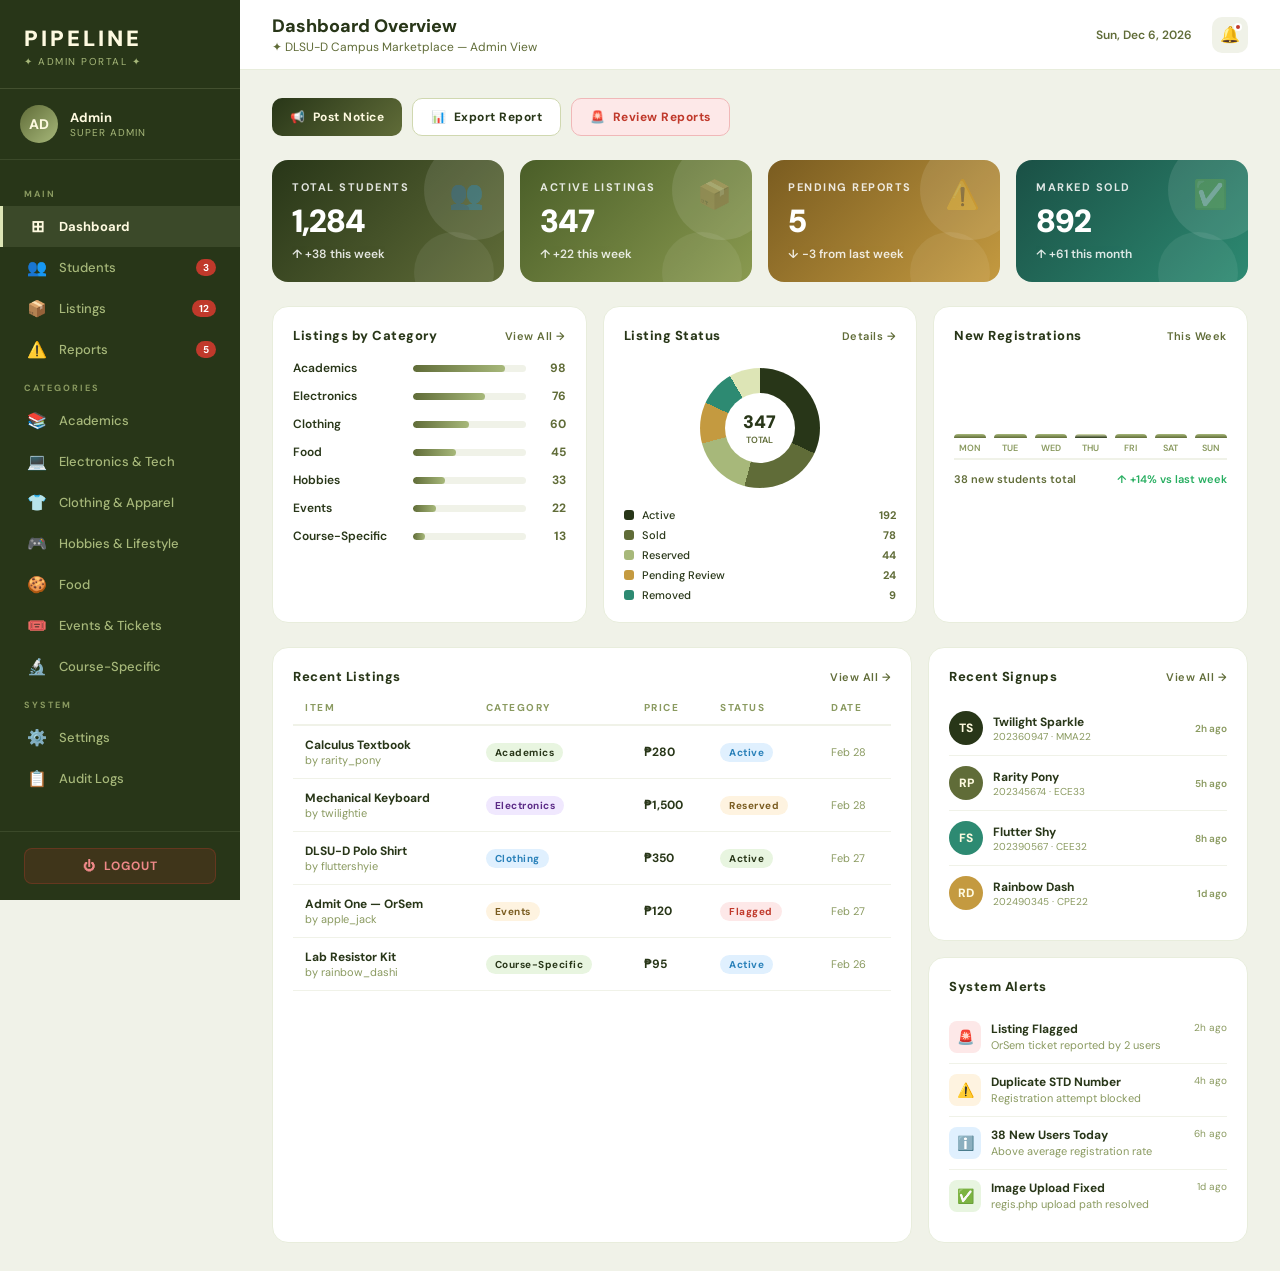
==== admin_dashboard.html @ 50c2c208 "Added admin insert scripts and updated schema" ====
<!DOCTYPE html>
<html lang="en">
<head>
    <meta charset="UTF-8">
    <meta name="viewport" content="width=device-width, initial-scale=1.0">
    <title>Pipeline — Admin Dashboard</title>
    <link href="https://fonts.googleapis.com/css2?family=DM+Sans:ital,opsz,wght@0,9..40,100..1000;1,9..40,100..1000&display=swap" rel="stylesheet">
    <link rel="stylesheet" href="assets/css/admin_dashboard.css">
</head>
<body>

<!-- ── SIDEBAR ── -->
<aside class="sidebar">
    <div class="sidebar-logo">
        <div class="brand">PIPELINE</div>
        <div class="sub">✦ ADMIN PORTAL ✦</div>
    </div>

    <div class="sidebar-admin">
        <div class="admin-avatar">AD</div>
        <div class="admin-info">
            <div class="name">Admin</div>
            <div class="role">SUPER ADMIN</div>
        </div>
    </div>

    <nav class="sidebar-nav">
        <div class="nav-section-label">Main</div>
        <a class="nav-item active" href="#">
            <span class="icon">⊞</span> Dashboard
        </a>
        <a class="nav-item" href="#">
            <span class="icon">👥</span> Students
            <span class="nav-badge">3</span>
        </a>
        <a class="nav-item" href="#">
            <span class="icon">📦</span> Listings
            <span class="nav-badge">12</span>
        </a>
        <a class="nav-item" href="#">
            <span class="icon">⚠️</span> Reports
            <span class="nav-badge">5</span>
        </a>

        <div class="nav-section-label">Categories</div>
        <a class="nav-item" href="#"><span class="icon">📚</span> Academics</a>
        <a class="nav-item" href="#"><span class="icon">💻</span> Electronics & Tech</a>
        <a class="nav-item" href="#"><span class="icon">👕</span> Clothing & Apparel</a>
        <a class="nav-item" href="#"><span class="icon">🎮</span> Hobbies & Lifestyle</a>
        <a class="nav-item" href="#"><span class="icon">🍪</span> Food</a>
        <a class="nav-item" href="#"><span class="icon">🎟️</span> Events & Tickets</a>
        <a class="nav-item" href="#"><span class="icon">🔬</span> Course-Specific</a>

        <div class="nav-section-label">System</div>
        <a class="nav-item" href="#"><span class="icon">⚙️</span> Settings</a>
        <a class="nav-item" href="#"><span class="icon">📋</span> Audit Logs</a>
    </nav>

    <div class="sidebar-footer">
        <button class="btn-logout" onclick="window.location.href='login_admin.html'">⏻ &nbsp;LOGOUT</button>
    </div>
</aside>

<!-- ── MAIN ── -->
<main class="main">

    <!-- Topbar -->
    <div class="topbar">
        <div class="topbar-left">
            <h2>Dashboard Overview</h2>
            <p>✦ DLSU-D Campus Marketplace — Admin View</p>
        </div>
        <div class="topbar-right">
            <span class="topbar-date" id="dateDisplay"></span>
            <button class="notif-btn">🔔<span class="notif-dot"></span></button>
        </div>
    </div>

    <!-- Content -->
    <div class="content">

        <!-- Quick Actions -->
        <div class="actions-row">
            <button class="action-btn primary">📢 &nbsp;Post Notice</button>
            <button class="action-btn secondary">📊 &nbsp;Export Report</button>
            <button class="action-btn danger-btn">🚨 &nbsp;Review Reports</button>
        </div>

        <!-- Stat Cards -->
        <div class="stats-grid">
            <div class="stat-card green">
                <div class="stat-icon">👥</div>
                <div class="stat-label">Total Students</div>
                <div class="stat-value">1,284</div>
                <div class="stat-change">↑ +38 this week</div>
            </div>
            <div class="stat-card olive">
                <div class="stat-icon">📦</div>
                <div class="stat-label">Active Listings</div>
                <div class="stat-value">347</div>
                <div class="stat-change">↑ +22 this week</div>
            </div>
            <div class="stat-card amber">
                <div class="stat-icon">⚠️</div>
                <div class="stat-label">Pending Reports</div>
                <div class="stat-value">5</div>
                <div class="stat-change">↓ −3 from last week</div>
            </div>
            <div class="stat-card teal">
                <div class="stat-icon">✅</div>
                <div class="stat-label">Marked Sold</div>
                <div class="stat-value">892</div>
                <div class="stat-change">↑ +61 this month</div>
            </div>
        </div>

        <!-- Mid Grid -->
        <div class="mid-grid">

            <!-- Category breakdown -->
            <div class="card">
                <div class="card-title">Listings by Category <span>View All →</span></div>
                <div class="cat-row">
                    <div class="cat-name">Academics</div>
                    <div class="cat-bar-bg"><div class="cat-bar" style="width:82%"></div></div>
                    <div class="cat-count">98</div>
                </div>
                <div class="cat-row">
                    <div class="cat-name">Electronics</div>
                    <div class="cat-bar-bg"><div class="cat-bar" style="width:64%"></div></div>
                    <div class="cat-count">76</div>
                </div>
                <div class="cat-row">
                    <div class="cat-name">Clothing</div>
                    <div class="cat-bar-bg"><div class="cat-bar" style="width:50%"></div></div>
                    <div class="cat-count">60</div>
                </div>
                <div class="cat-row">
                    <div class="cat-name">Food</div>
                    <div class="cat-bar-bg"><div class="cat-bar" style="width:38%"></div></div>
                    <div class="cat-count">45</div>
                </div>
                <div class="cat-row">
                    <div class="cat-name">Hobbies</div>
                    <div class="cat-bar-bg"><div class="cat-bar" style="width:28%"></div></div>
                    <div class="cat-count">33</div>
                </div>
                <div class="cat-row">
                    <div class="cat-name">Events</div>
                    <div class="cat-bar-bg"><div class="cat-bar" style="width:20%"></div></div>
                    <div class="cat-count">22</div>
                </div>
                <div class="cat-row">
                    <div class="cat-name">Course-Specific</div>
                    <div class="cat-bar-bg"><div class="cat-bar" style="width:11%"></div></div>
                    <div class="cat-count">13</div>
                </div>
            </div>

            <!-- Listing status donut -->
            <div class="card">
                <div class="card-title">Listing Status <span>Details →</span></div>
                <div class="donut-wrap">
                    <div class="donut">
                        <div class="donut-center">
                            <div class="num">347</div>
                            <div class="lbl">TOTAL</div>
                        </div>
                    </div>
                </div>
                <div class="legend">
                    <div class="legend-item">
                        <div class="legend-dot" style="background:var(--forest)"></div>
                        Active <span>192</span>
                    </div>
                    <div class="legend-item">
                        <div class="legend-dot" style="background:var(--olive)"></div>
                        Sold <span>78</span>
                    </div>
                    <div class="legend-item">
                        <div class="legend-dot" style="background:var(--sage)"></div>
                        Reserved <span>44</span>
                    </div>
                    <div class="legend-item">
                        <div class="legend-dot" style="background:#c49a40"></div>
                        Pending Review <span>24</span>
                    </div>
                    <div class="legend-item">
                        <div class="legend-dot" style="background:#2d8a72"></div>
                        Removed <span>9</span>
                    </div>
                </div>
            </div>

            <!-- Weekly registrations -->
            <div class="card">
                <div class="card-title">New Registrations <span>This Week</span></div>
                <div class="bar-chart">
                    <div class="bar-col"><div class="bar" style="height:45%"></div><div class="bar-label">MON</div></div>
                    <div class="bar-col"><div class="bar" style="height:62%"></div><div class="bar-label">TUE</div></div>
                    <div class="bar-col"><div class="bar" style="height:38%"></div><div class="bar-label">WED</div></div>
                    <div class="bar-col active"><div class="bar" style="height:88%"></div><div class="bar-label">THU</div></div>
                    <div class="bar-col"><div class="bar" style="height:55%"></div><div class="bar-label">FRI</div></div>
                    <div class="bar-col"><div class="bar" style="height:20%"></div><div class="bar-label">SAT</div></div>
                    <div class="bar-col"><div class="bar" style="height:12%"></div><div class="bar-label">SUN</div></div>
                </div>
                <div class="chart-footer">
                    <span>38 new students total</span>
                    <span style="color:var(--success)">↑ +14% vs last week</span>
                </div>
            </div>

        </div>

        <!-- Bottom Grid -->
        <div class="bottom-grid">

            <!-- Recent Listings -->
            <div class="card">
                <div class="card-title">Recent Listings <span>View All →</span></div>
                <table>
                    <thead>
                        <tr>
                            <th>Item</th>
                            <th>Category</th>
                            <th>Price</th>
                            <th>Status</th>
                            <th>Date</th>
                        </tr>
                    </thead>
                    <tbody>
                        <tr>
                            <td>
                                <div class="item-name">Calculus Textbook</div>
                                <div class="item-seller">by rarity_pony</div>
                            </td>
                            <td><span class="badge badge-green">Academics</span></td>
                            <td style="font-weight:700">₱280</td>
                            <td><span class="badge badge-blue">Active</span></td>
                            <td style="color:var(--muted); font-size:11px">Feb 28</td>
                        </tr>
                        <tr>
                            <td>
                                <div class="item-name">Mechanical Keyboard</div>
                                <div class="item-seller">by twilightie</div>
                            </td>
                            <td><span class="badge badge-purple">Electronics</span></td>
                            <td style="font-weight:700">₱1,500</td>
                            <td><span class="badge badge-amber">Reserved</span></td>
                            <td style="color:var(--muted); font-size:11px">Feb 28</td>
                        </tr>
                        <tr>
                            <td>
                                <div class="item-name">DLSU-D Polo Shirt</div>
                                <div class="item-seller">by fluttershyie</div>
                            </td>
                            <td><span class="badge badge-blue">Clothing</span></td>
                            <td style="font-weight:700">₱350</td>
                            <td><span class="badge badge-green">Active</span></td>
                            <td style="color:var(--muted); font-size:11px">Feb 27</td>
                        </tr>
                        <tr>
                            <td>
                                <div class="item-name">Admit One — OrSem</div>
                                <div class="item-seller">by apple_jack</div>
                            </td>
                            <td><span class="badge badge-amber">Events</span></td>
                            <td style="font-weight:700">₱120</td>
                            <td><span class="badge badge-red">Flagged</span></td>
                            <td style="color:var(--muted); font-size:11px">Feb 27</td>
                        </tr>
                        <tr>
                            <td>
                                <div class="item-name">Lab Resistor Kit</div>
                                <div class="item-seller">by rainbow_dashi</div>
                            </td>
                            <td><span class="badge badge-green">Course-Specific</span></td>
                            <td style="font-weight:700">₱95</td>
                            <td><span class="badge badge-blue">Active</span></td>
                            <td style="color:var(--muted); font-size:11px">Feb 26</td>
                        </tr>
                    </tbody>
                </table>
            </div>

            <!-- Right column -->
            <div style="display:flex; flex-direction:column; gap:16px;">

                <!-- Recent Signups -->
                <div class="card">
                    <div class="card-title">Recent Signups <span>View All →</span></div>
                    <div class="user-row">
                        <div class="user-av" style="background:var(--forest)">TS</div>
                        <div class="user-info">
                            <div class="uname">Twilight Sparkle</div>
                            <div class="ustd">202360947 · MMA22</div>
                        </div>
                        <div class="user-time">2h ago</div>
                    </div>
                    <div class="user-row">
                        <div class="user-av" style="background:var(--olive)">RP</div>
                        <div class="user-info">
                            <div class="uname">Rarity Pony</div>
                            <div class="ustd">202345674 · ECE33</div>
                        </div>
                        <div class="user-time">5h ago</div>
                    </div>
                    <div class="user-row">
                        <div class="user-av" style="background:#2d8a72">FS</div>
                        <div class="user-info">
                            <div class="uname">Flutter Shy</div>
                            <div class="ustd">202390567 · CEE32</div>
                        </div>
                        <div class="user-time">8h ago</div>
                    </div>
                    <div class="user-row">
                        <div class="user-av" style="background:#c49a40">RD</div>
                        <div class="user-info">
                            <div class="uname">Rainbow Dash</div>
                            <div class="ustd">202490345 · CPE22</div>
                        </div>
                        <div class="user-time">1d ago</div>
                    </div>
                </div>

                <!-- System Alerts -->
                <div class="card">
                    <div class="card-title">System Alerts</div>
                    <div class="alert-item">
                        <div class="alert-icon danger">🚨</div>
                        <div class="alert-text">
                            <div class="title">Listing Flagged</div>
                            <div class="desc">OrSem ticket reported by 2 users</div>
                        </div>
                        <div class="alert-time">2h ago</div>
                    </div>
                    <div class="alert-item">
                        <div class="alert-icon warn">⚠️</div>
                        <div class="alert-text">
                            <div class="title">Duplicate STD Number</div>
                            <div class="desc">Registration attempt blocked</div>
                        </div>
                        <div class="alert-time">4h ago</div>
                    </div>
                    <div class="alert-item">
                        <div class="alert-icon info">ℹ️</div>
                        <div class="alert-text">
                            <div class="title">38 New Users Today</div>
                            <div class="desc">Above average registration rate</div>
                        </div>
                        <div class="alert-time">6h ago</div>
                    </div>
                    <div class="alert-item">
                        <div class="alert-icon ok">✅</div>
                        <div class="alert-text">
                            <div class="title">Image Upload Fixed</div>
                            <div class="desc">regis.php upload path resolved</div>
                        </div>
                        <div class="alert-time">1d ago</div>
                    </div>
                </div>

            </div>
        </div>

    </div>
</main>

<script>
    const d = new Date();
    document.getElementById('dateDisplay').textContent =
        d.toLocaleDateString('en-PH', { weekday:'short', year:'numeric', month:'short', day:'numeric' });
</script>

</body>
</html>
---- assets/css/admin_dashboard.css ----
:root {
            --dark:    #1a2410;
            --forest:  #283618;
            --olive:   #606c38;
            --sage:    #a7b87a;
            --light:   #dde5b6;
            --cream:   #fefae0;
            --white:   #ffffff;
            --muted:   #8a9a60;
            --danger:  #c0392b;
            --warn:    #e67e22;
            --success: #27ae60;
            --info:    #2980b9;
        }

        * { box-sizing: border-box; margin: 0; padding: 0; }

        body {
            font-family: "DM Sans", sans-serif;
            background: #f0f2e8;
            color: var(--forest);
            display: flex;
            min-height: 100vh;
        }

        /* ── SIDEBAR ── */
        .sidebar {
            width: 240px;
            flex-shrink: 0;
            background: var(--forest);
            display: flex;
            flex-direction: column;
            position: fixed;
            top: 0; left: 0; bottom: 0;
            z-index: 100;
        }

        .sidebar-logo {
            padding: 24px 24px 20px;
            border-bottom: 1px solid rgba(221,229,182,0.15);
        }

        .sidebar-logo .brand {
            font-size: 22px;
            font-weight: 900;
            color: var(--cream);
            letter-spacing: 3px;
        }

        .sidebar-logo .sub {
            font-size: 10px;
            color: var(--sage);
            letter-spacing: 1.5px;
            margin-top: 2px;
        }

        .sidebar-admin {
            padding: 16px 20px;
            display: flex;
            align-items: center;
            gap: 12px;
            border-bottom: 1px solid rgba(221,229,182,0.1);
        }

        .admin-avatar {
            width: 38px;
            height: 38px;
            border-radius: 50%;
            background: linear-gradient(135deg, var(--olive), var(--sage));
            display: flex;
            align-items: center;
            justify-content: center;
            font-weight: 800;
            color: var(--cream);
            font-size: 14px;
            flex-shrink: 0;
        }

        .admin-info .name {
            font-size: 13px;
            font-weight: 700;
            color: var(--cream);
        }

        .admin-info .role {
            font-size: 10px;
            color: var(--sage);
            letter-spacing: 1px;
        }

        .sidebar-nav {
            flex: 1;
            padding: 16px 0;
            overflow-y: auto;
        }

        .nav-section-label {
            font-size: 9px;
            font-weight: 700;
            color: var(--muted);
            letter-spacing: 2px;
            text-transform: uppercase;
            padding: 12px 24px 6px;
        }

        .nav-item {
            display: flex;
            align-items: center;
            gap: 12px;
            padding: 10px 24px;
            cursor: pointer;
            color: var(--sage);
            font-size: 13px;
            font-weight: 500;
            transition: all 0.2s;
            border-left: 3px solid transparent;
            text-decoration: none;
        }

        .nav-item:hover {
            background: rgba(221,229,182,0.07);
            color: var(--cream);
        }

        .nav-item.active {
            background: rgba(221,229,182,0.1);
            color: var(--cream);
            border-left-color: var(--light);
            font-weight: 700;
        }

        .nav-item .icon { font-size: 16px; width: 20px; text-align: center; }

        .nav-badge {
            margin-left: auto;
            background: var(--danger);
            color: white;
            font-size: 10px;
            font-weight: 700;
            padding: 2px 7px;
            border-radius: 10px;
        }

        .sidebar-footer {
            padding: 16px 24px;
            border-top: 1px solid rgba(221,229,182,0.1);
        }

        .btn-logout {
            width: 100%;
            padding: 9px;
            background: rgba(192,57,43,0.15);
            color: #e88;
            border: 1px solid rgba(192,57,43,0.3);
            border-radius: 8px;
            font-family: "DM Sans", sans-serif;
            font-size: 12px;
            font-weight: 700;
            letter-spacing: 1px;
            cursor: pointer;
            transition: background 0.2s;
        }

        .btn-logout:hover { background: rgba(192,57,43,0.3); }

        /* ── MAIN ── */
        .main {
            margin-left: 240px;
            flex: 1;
            display: flex;
            flex-direction: column;
            min-height: 100vh;
        }

        /* ── TOPBAR ── */
        .topbar {
            background: var(--white);
            padding: 14px 32px;
            display: flex;
            justify-content: space-between;
            align-items: center;
            border-bottom: 1px solid #e8eddc;
            position: sticky;
            top: 0;
            z-index: 50;
        }

        .topbar-left h2 {
            font-size: 18px;
            font-weight: 800;
            color: var(--forest);
        }

        .topbar-left p {
            font-size: 12px;
            color: var(--olive);
            margin-top: 1px;
        }

        .topbar-right {
            display: flex;
            align-items: center;
            gap: 20px;
        }

        .topbar-date {
            font-size: 12px;
            color: var(--olive);
            font-weight: 600;
        }

        .notif-btn {
            position: relative;
            background: #f0f2e8;
            border: none;
            width: 36px;
            height: 36px;
            border-radius: 10px;
            font-size: 16px;
            cursor: pointer;
            display: flex;
            align-items: center;
            justify-content: center;
        }

        .notif-dot {
            position: absolute;
            top: 6px; right: 6px;
            width: 8px; height: 8px;
            background: var(--danger);
            border-radius: 50%;
            border: 2px solid white;
        }

        /* ── CONTENT ── */
        .content {
            padding: 28px 32px;
            flex: 1;
        }

        /* ── STAT CARDS ── */
        .stats-grid {
            display: grid;
            grid-template-columns: repeat(4, 1fr);
            gap: 16px;
            margin-bottom: 24px;
        }

        .stat-card {
            border-radius: 16px;
            padding: 20px;
            color: white;
            position: relative;
            overflow: hidden;
        }

        .stat-card::before {
            content: '';
            position: absolute;
            right: -20px; top: -20px;
            width: 100px; height: 100px;
            border-radius: 50%;
            background: rgba(255,255,255,0.1);
        }

        .stat-card::after {
            content: '';
            position: absolute;
            right: 10px; bottom: -30px;
            width: 80px; height: 80px;
            border-radius: 50%;
            background: rgba(255,255,255,0.07);
        }

        .stat-card.green  { background: linear-gradient(135deg, #283618, #606c38); }
        .stat-card.olive  { background: linear-gradient(135deg, #4a5e28, #8a9a50); }
        .stat-card.amber  { background: linear-gradient(135deg, #7a5c20, #c49a40); }
        .stat-card.teal   { background: linear-gradient(135deg, #1a5045, #2d8a72); }

        .stat-label {
            font-size: 11px;
            font-weight: 700;
            letter-spacing: 1.5px;
            opacity: 0.85;
            text-transform: uppercase;
        }

        .stat-value {
            font-size: 32px;
            font-weight: 900;
            margin: 6px 0 4px;
            letter-spacing: -1px;
            position: relative;
            z-index: 1;
        }

        .stat-change {
            font-size: 12px;
            opacity: 0.85;
            font-weight: 600;
        }

        .stat-icon {
            position: absolute;
            top: 16px; right: 20px;
            font-size: 28px;
            opacity: 0.3;
        }

        /* ── MID GRID ── */
        .mid-grid {
            display: grid;
            grid-template-columns: 1fr 1fr 1fr;
            gap: 16px;
            margin-bottom: 24px;
        }

        .card {
            background: var(--white);
            border-radius: 16px;
            padding: 20px;
            border: 1px solid #e8eddc;
        }

        .card-title {
            font-size: 13px;
            font-weight: 800;
            color: var(--forest);
            letter-spacing: 0.5px;
            margin-bottom: 16px;
            display: flex;
            justify-content: space-between;
            align-items: center;
        }

        .card-title span {
            font-size: 11px;
            font-weight: 600;
            color: var(--olive);
            cursor: pointer;
        }

        /* Category bars */
        .cat-row {
            display: flex;
            align-items: center;
            gap: 10px;
            margin-bottom: 12px;
        }

        .cat-name {
            font-size: 12px;
            font-weight: 600;
            color: var(--forest);
            width: 110px;
            flex-shrink: 0;
        }

        .cat-bar-bg {
            flex: 1;
            height: 7px;
            background: #f0f2e8;
            border-radius: 4px;
            overflow: hidden;
        }

        .cat-bar {
            height: 100%;
            border-radius: 4px;
            background: linear-gradient(90deg, var(--olive), var(--sage));
        }

        .cat-count {
            font-size: 12px;
            font-weight: 700;
            color: var(--olive);
            width: 30px;
            text-align: right;
        }

        /* Donut chart placeholder */
        .donut-wrap {
            display: flex;
            align-items: center;
            justify-content: center;
            padding: 8px 0;
        }

        .donut {
            width: 120px;
            height: 120px;
            border-radius: 50%;
            background: conic-gradient(
                var(--forest)    0deg 115deg,
                var(--olive)     115deg 195deg,
                var(--sage)      195deg 255deg,
                #c49a40          255deg 295deg,
                #2d8a72          295deg 330deg,
                var(--light)     330deg 360deg
            );
            position: relative;
            display: flex;
            align-items: center;
            justify-content: center;
        }

        .donut::after {
            content: '';
            width: 70px;
            height: 70px;
            background: white;
            border-radius: 50%;
            position: absolute;
        }

        .donut-center {
            position: absolute;
            z-index: 1;
            text-align: center;
        }

        .donut-center .num {
            font-size: 18px;
            font-weight: 900;
            color: var(--forest);
        }

        .donut-center .lbl {
            font-size: 9px;
            color: var(--olive);
            font-weight: 600;
        }

        .legend {
            margin-top: 12px;
            display: flex;
            flex-direction: column;
            gap: 6px;
        }

        .legend-item {
            display: flex;
            align-items: center;
            gap: 8px;
            font-size: 11px;
            color: var(--forest);
            font-weight: 500;
        }

        .legend-dot {
            width: 10px;
            height: 10px;
            border-radius: 3px;
            flex-shrink: 0;
        }

        .legend-item span { margin-left: auto; font-weight: 700; color: var(--olive); }

        /* Bar chart */
        .bar-chart {
            display: flex;
            align-items: flex-end;
            gap: 8px;
            height: 100px;
            padding-bottom: 4px;
            border-bottom: 2px solid #f0f2e8;
        }

        .bar-col {
            flex: 1;
            display: flex;
            flex-direction: column;
            align-items: center;
            gap: 4px;
        }

        .bar {
            width: 100%;
            border-radius: 4px 4px 0 0;
            background: linear-gradient(180deg, var(--sage), var(--olive));
            min-height: 4px;
        }

        .bar-col.active .bar {
            background: linear-gradient(180deg, var(--light), var(--forest));
        }

        .bar-label {
            font-size: 9px;
            color: var(--muted);
            font-weight: 600;
        }

        .chart-footer {
            display: flex;
            justify-content: space-between;
            margin-top: 12px;
            font-size: 11px;
            color: var(--olive);
            font-weight: 600;
        }

        /* ── BOTTOM GRID ── */
        .bottom-grid {
            display: grid;
            grid-template-columns: 2fr 1fr;
            gap: 16px;
        }

        /* Recent listings table */
        table {
            width: 100%;
            border-collapse: collapse;
        }

        thead th {
            font-size: 10px;
            font-weight: 700;
            color: var(--muted);
            letter-spacing: 1.5px;
            text-transform: uppercase;
            padding: 0 12px 10px;
            text-align: left;
            border-bottom: 2px solid #f0f2e8;
        }

        tbody tr {
            transition: background 0.15s;
            cursor: pointer;
        }

        tbody tr:hover { background: #f8faf0; }

        tbody td {
            padding: 11px 12px;
            font-size: 12px;
            color: var(--forest);
            border-bottom: 1px solid #f0f2e8;
            vertical-align: middle;
        }

        .badge {
            display: inline-block;
            padding: 3px 9px;
            border-radius: 20px;
            font-size: 10px;
            font-weight: 700;
            letter-spacing: 0.5px;
        }

        .badge-green  { background: #e8f5e0; color: var(--forest); }
        .badge-amber  { background: #fef3e0; color: #7a5c20; }
        .badge-red    { background: #fde8e8; color: var(--danger); }
        .badge-blue   { background: #e0f0fe; color: var(--info); }
        .badge-purple { background: #f0e8fe; color: #5b2a86; }

        .item-name {
            font-weight: 700;
            color: var(--forest);
        }

        .item-seller {
            font-size: 11px;
            color: var(--muted);
        }

        /* Recent users */
        .user-row {
            display: flex;
            align-items: center;
            gap: 10px;
            padding: 10px 0;
            border-bottom: 1px solid #f0f2e8;
        }

        .user-row:last-child { border-bottom: none; }

        .user-av {
            width: 34px;
            height: 34px;
            border-radius: 50%;
            display: flex;
            align-items: center;
            justify-content: center;
            font-size: 12px;
            font-weight: 800;
            color: var(--cream);
            flex-shrink: 0;
        }

        .user-info .uname {
            font-size: 12px;
            font-weight: 700;
            color: var(--forest);
        }

        .user-info .ustd {
            font-size: 10px;
            color: var(--muted);
        }

        .user-time {
            margin-left: auto;
            font-size: 10px;
            color: var(--muted);
            font-weight: 600;
        }

        /* Alerts */
        .alert-item {
            display: flex;
            align-items: flex-start;
            gap: 10px;
            padding: 10px 0;
            border-bottom: 1px solid #f0f2e8;
        }

        .alert-item:last-child { border-bottom: none; }

        .alert-icon {
            width: 32px;
            height: 32px;
            border-radius: 8px;
            display: flex;
            align-items: center;
            justify-content: center;
            font-size: 14px;
            flex-shrink: 0;
        }

        .alert-icon.warn  { background: #fef3e0; }
        .alert-icon.danger { background: #fde8e8; }
        .alert-icon.info  { background: #e0f0fe; }
        .alert-icon.ok    { background: #e8f5e0; }

        .alert-text .title {
            font-size: 12px;
            font-weight: 700;
            color: var(--forest);
        }

        .alert-text .desc {
            font-size: 11px;
            color: var(--muted);
            margin-top: 1px;
        }

        .alert-time {
            margin-left: auto;
            font-size: 10px;
            color: var(--muted);
            white-space: nowrap;
            flex-shrink: 0;
        }

        /* ── QUICK ACTIONS ── */
        .actions-row {
            display: flex;
            gap: 10px;
            margin-bottom: 24px;
        }

        .action-btn {
            display: flex;
            align-items: center;
            gap: 8px;
            padding: 10px 18px;
            border-radius: 10px;
            font-family: "DM Sans", sans-serif;
            font-size: 12px;
            font-weight: 700;
            cursor: pointer;
            border: none;
            transition: opacity 0.2s;
            letter-spacing: 0.5px;
        }

        .action-btn:hover { opacity: 0.85; }
        .action-btn.primary { background: linear-gradient(135deg, var(--forest), var(--olive)); color: var(--cream); }
        .action-btn.secondary { background: var(--white); color: var(--forest); border: 1.5px solid #d0d8b0; }
        .action-btn.danger-btn { background: #fde8e8; color: var(--danger); border: 1.5px solid #f0b8b8; }

        .section-header {
            display: flex;
            align-items: center;
            gap: 10px;
            margin-bottom: 20px;
        }

        .section-title {
            font-size: 15px;
            font-weight: 800;
            color: var(--forest);
        }

        .section-sub {
            font-size: 12px;
            color: var(--muted);
            font-weight: 500;
        }
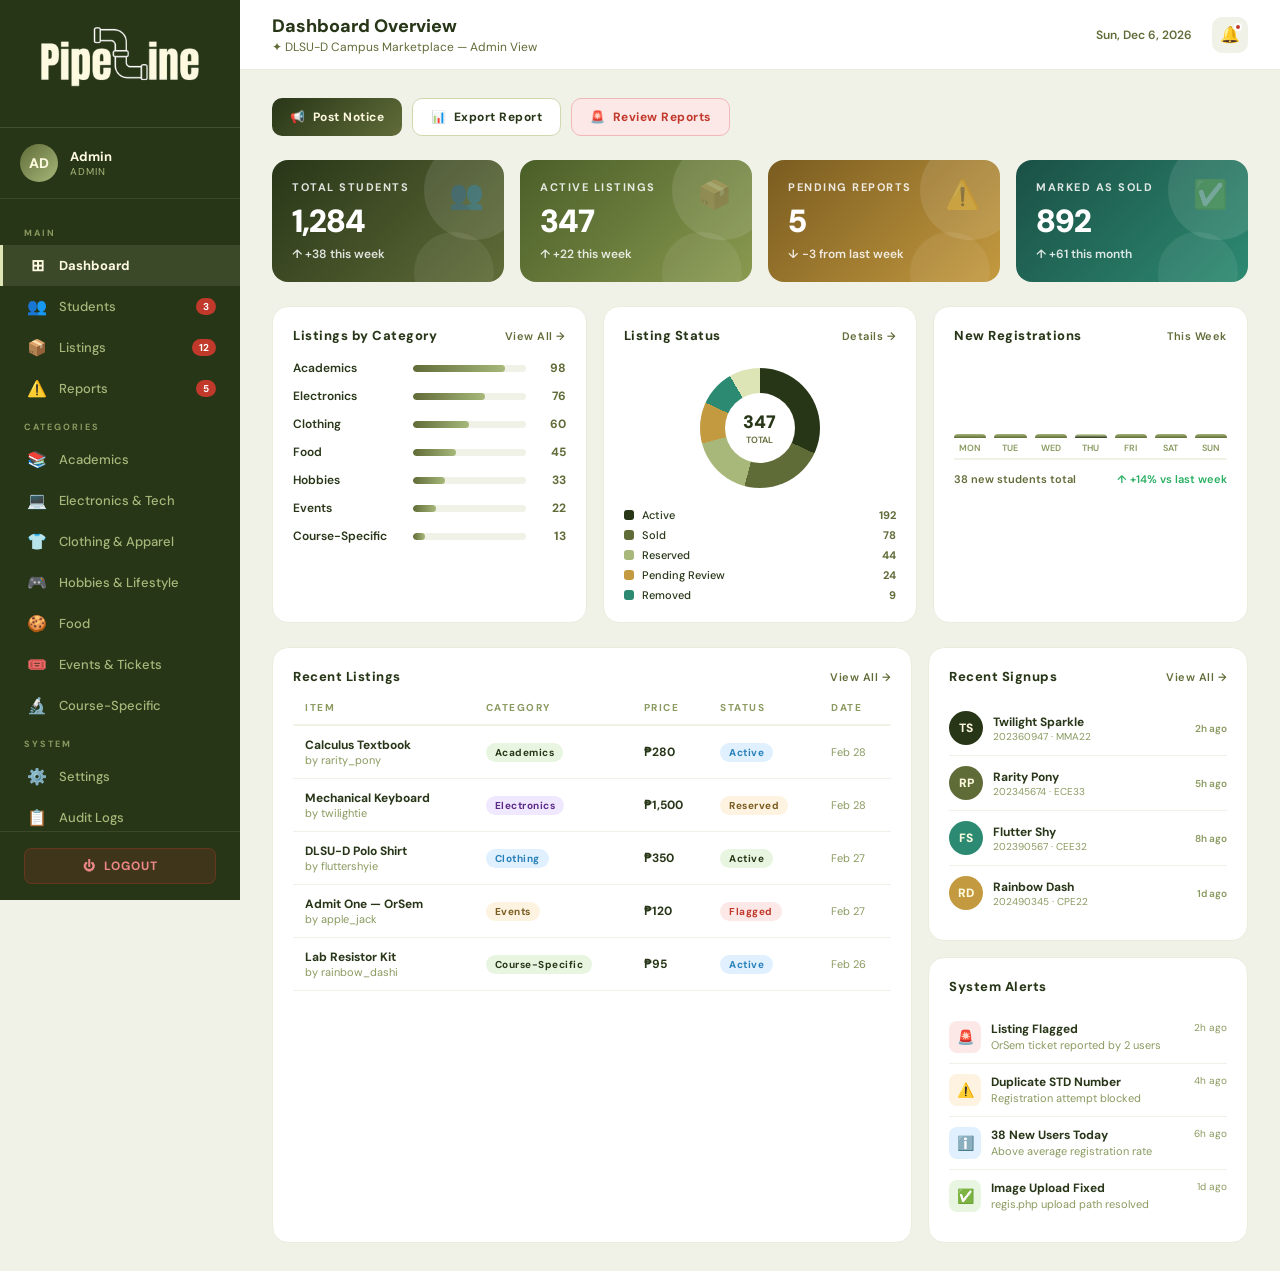
==== commit 9d251f26: "admin dashboard fix" ====
--- a/admin_dashboard.html
+++ b/admin_dashboard.html
@@ -12,15 +12,14 @@
 <!-- ── SIDEBAR ── -->
 <aside class="sidebar">
     <div class="sidebar-logo">
-        <div class="brand">PIPELINE</div>
-        <div class="sub">✦ ADMIN PORTAL ✦</div>
+        <img src="assets/img/pipeline_logo_light.png" class="sidebar-logo-img" alt="Pipeline Logo">
     </div>
 
     <div class="sidebar-admin">
-        <div class="admin-avatar">AD</div>
+        <div class="admin-avatar" id="adminAvatar">AD</div>
         <div class="admin-info">
-            <div class="name">Admin</div>
-            <div class="role">SUPER ADMIN</div>
+            <div class="name" id="adminName">Admin</div>
+            <div class="role"> ADMIN</div>
         </div>
     </div>
 
@@ -108,7 +107,7 @@
             </div>
             <div class="stat-card teal">
                 <div class="stat-icon">✅</div>
-                <div class="stat-label">Marked Sold</div>
+                <div class="stat-label">Marked as Sold</div>
                 <div class="stat-value">892</div>
                 <div class="stat-change">↑ +61 this month</div>
             </div>
@@ -367,9 +366,20 @@
 </main>
 
 <script>
+    // Date
     const d = new Date();
     document.getElementById('dateDisplay').textContent =
         d.toLocaleDateString('en-PH', { weekday:'short', year:'numeric', month:'short', day:'numeric' });
+
+    // Read admin name from URL
+    const params = new URLSearchParams(window.location.search);
+    const adminName = params.get('admin');
+    if (adminName) {
+        document.getElementById('adminName').textContent = adminName;
+        // Update avatar initials
+        const initials = adminName.split(' ').map(w => w[0]).join('').toUpperCase().slice(0, 2);
+        document.getElementById('adminAvatar').textContent = initials;
+    }
 </script>
 
 </body>
--- a/assets/css/admin_dashboard.css
+++ b/assets/css/admin_dashboard.css
@@ -36,7 +36,7 @@
         }
 
         .sidebar-logo {
-            padding: 24px 24px 20px;
+            padding: 18px 20px 14px;
             border-bottom: 1px solid rgba(221,229,182,0.15);
         }
 
@@ -697,4 +697,8 @@
             font-size: 12px;
             color: var(--muted);
             font-weight: 500;
-        }+        }
+.sidebar-logo-img {
+    max-width: 200px;
+    height: auto;
+}
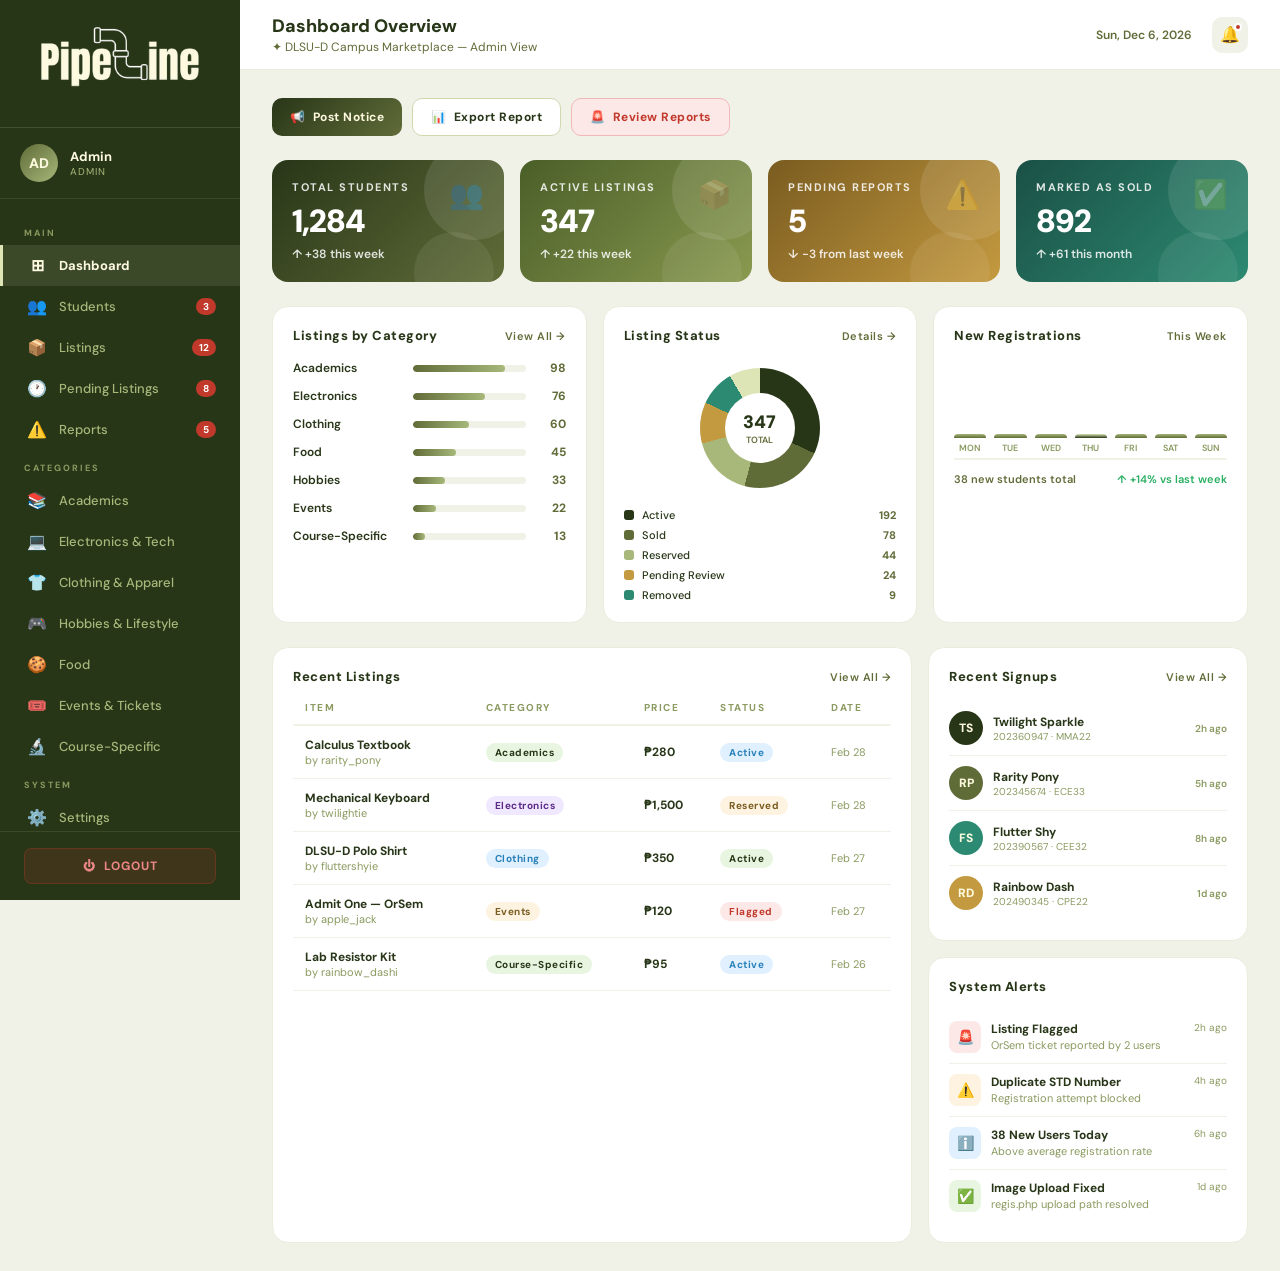
==== commit 089e1645: "fixed admin dashboard (pending listings)" ====
--- a/admin_dashboard.html
+++ b/admin_dashboard.html
@@ -35,6 +35,10 @@
         <a class="nav-item" href="#">
             <span class="icon">📦</span> Listings
             <span class="nav-badge">12</span>
+        </a>
+        <a class="nav-item" href="#">
+            <span class="icon">🕐</span> Pending Listings
+            <span class="nav-badge">8</span>
         </a>
         <a class="nav-item" href="#">
             <span class="icon">⚠️</span> Reports
@@ -376,7 +380,6 @@
     const adminName = params.get('admin');
     if (adminName) {
         document.getElementById('adminName').textContent = adminName;
-        // Update avatar initials
         const initials = adminName.split(' ').map(w => w[0]).join('').toUpperCase().slice(0, 2);
         document.getElementById('adminAvatar').textContent = initials;
     }
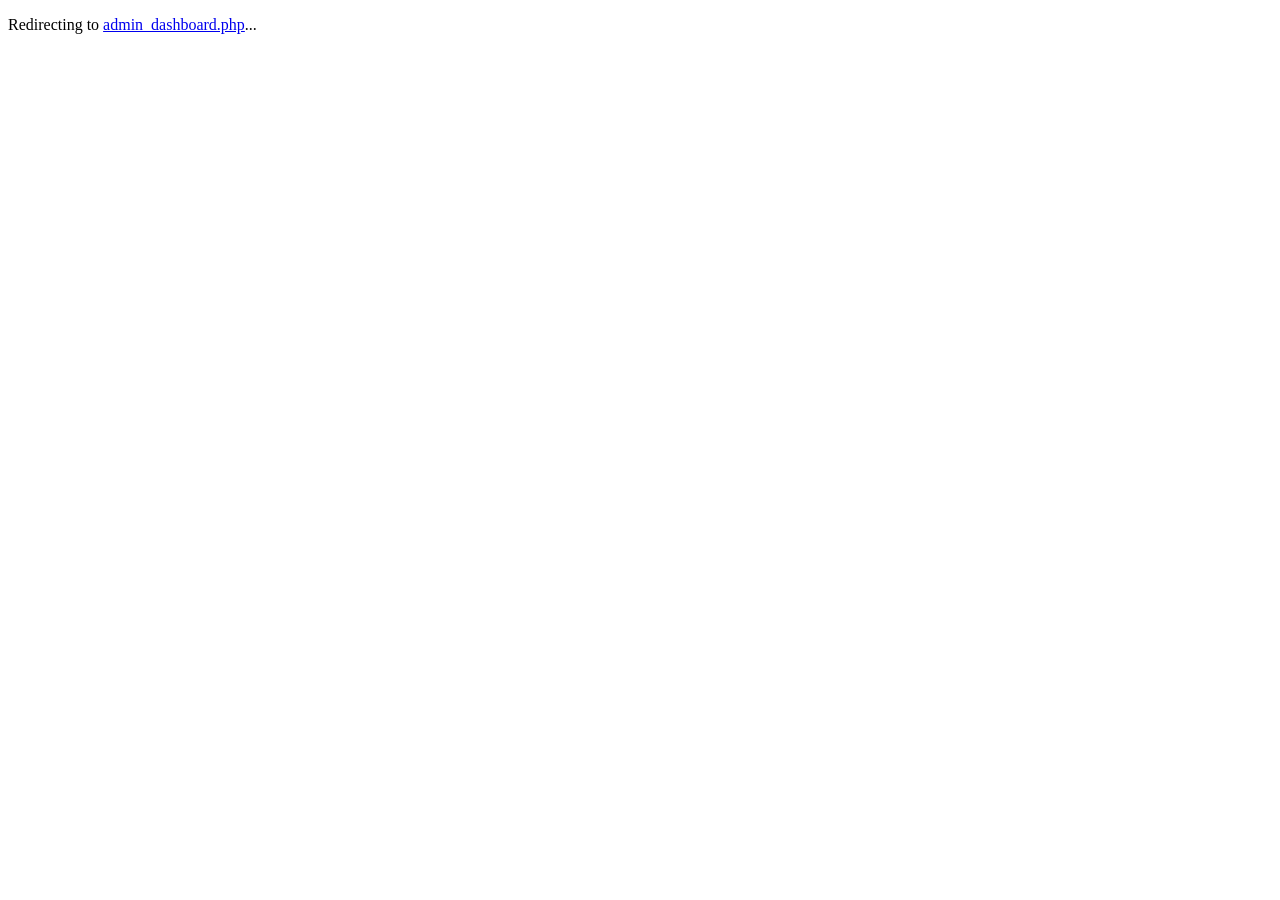
==== commit 1d995866: "Fixed bugs and admin stuff" ====
--- a/admin_dashboard.html
+++ b/admin_dashboard.html
@@ -1,389 +1,11 @@
-<!DOCTYPE html>
+﻿<!DOCTYPE html>
 <html lang="en">
 <head>
     <meta charset="UTF-8">
-    <meta name="viewport" content="width=device-width, initial-scale=1.0">
-    <title>Pipeline — Admin Dashboard</title>
-    <link href="https://fonts.googleapis.com/css2?family=DM+Sans:ital,opsz,wght@0,9..40,100..1000;1,9..40,100..1000&display=swap" rel="stylesheet">
-    <link rel="stylesheet" href="assets/css/admin_dashboard.css">
+    <meta http-equiv="refresh" content="0; url=admin_dashboard.php">
+    <title>Redirecting...</title>
 </head>
 <body>
-
-<!-- ── SIDEBAR ── -->
-<aside class="sidebar">
-    <div class="sidebar-logo">
-        <img src="assets/img/pipeline_logo_light.png" class="sidebar-logo-img" alt="Pipeline Logo">
-    </div>
-
-    <div class="sidebar-admin">
-        <div class="admin-avatar" id="adminAvatar">AD</div>
-        <div class="admin-info">
-            <div class="name" id="adminName">Admin</div>
-            <div class="role"> ADMIN</div>
-        </div>
-    </div>
-
-    <nav class="sidebar-nav">
-        <div class="nav-section-label">Main</div>
-        <a class="nav-item active" href="#">
-            <span class="icon">⊞</span> Dashboard
-        </a>
-        <a class="nav-item" href="#">
-            <span class="icon">👥</span> Students
-            <span class="nav-badge">3</span>
-        </a>
-        <a class="nav-item" href="#">
-            <span class="icon">📦</span> Listings
-            <span class="nav-badge">12</span>
-        </a>
-        <a class="nav-item" href="#">
-            <span class="icon">🕐</span> Pending Listings
-            <span class="nav-badge">8</span>
-        </a>
-        <a class="nav-item" href="#">
-            <span class="icon">⚠️</span> Reports
-            <span class="nav-badge">5</span>
-        </a>
-
-        <div class="nav-section-label">Categories</div>
-        <a class="nav-item" href="#"><span class="icon">📚</span> Academics</a>
-        <a class="nav-item" href="#"><span class="icon">💻</span> Electronics & Tech</a>
-        <a class="nav-item" href="#"><span class="icon">👕</span> Clothing & Apparel</a>
-        <a class="nav-item" href="#"><span class="icon">🎮</span> Hobbies & Lifestyle</a>
-        <a class="nav-item" href="#"><span class="icon">🍪</span> Food</a>
-        <a class="nav-item" href="#"><span class="icon">🎟️</span> Events & Tickets</a>
-        <a class="nav-item" href="#"><span class="icon">🔬</span> Course-Specific</a>
-
-        <div class="nav-section-label">System</div>
-        <a class="nav-item" href="#"><span class="icon">⚙️</span> Settings</a>
-        <a class="nav-item" href="#"><span class="icon">📋</span> Audit Logs</a>
-    </nav>
-
-    <div class="sidebar-footer">
-        <button class="btn-logout" onclick="window.location.href='login_admin.html'">⏻ &nbsp;LOGOUT</button>
-    </div>
-</aside>
-
-<!-- ── MAIN ── -->
-<main class="main">
-
-    <!-- Topbar -->
-    <div class="topbar">
-        <div class="topbar-left">
-            <h2>Dashboard Overview</h2>
-            <p>✦ DLSU-D Campus Marketplace — Admin View</p>
-        </div>
-        <div class="topbar-right">
-            <span class="topbar-date" id="dateDisplay"></span>
-            <button class="notif-btn">🔔<span class="notif-dot"></span></button>
-        </div>
-    </div>
-
-    <!-- Content -->
-    <div class="content">
-
-        <!-- Quick Actions -->
-        <div class="actions-row">
-            <button class="action-btn primary">📢 &nbsp;Post Notice</button>
-            <button class="action-btn secondary">📊 &nbsp;Export Report</button>
-            <button class="action-btn danger-btn">🚨 &nbsp;Review Reports</button>
-        </div>
-
-        <!-- Stat Cards -->
-        <div class="stats-grid">
-            <div class="stat-card green">
-                <div class="stat-icon">👥</div>
-                <div class="stat-label">Total Students</div>
-                <div class="stat-value">1,284</div>
-                <div class="stat-change">↑ +38 this week</div>
-            </div>
-            <div class="stat-card olive">
-                <div class="stat-icon">📦</div>
-                <div class="stat-label">Active Listings</div>
-                <div class="stat-value">347</div>
-                <div class="stat-change">↑ +22 this week</div>
-            </div>
-            <div class="stat-card amber">
-                <div class="stat-icon">⚠️</div>
-                <div class="stat-label">Pending Reports</div>
-                <div class="stat-value">5</div>
-                <div class="stat-change">↓ −3 from last week</div>
-            </div>
-            <div class="stat-card teal">
-                <div class="stat-icon">✅</div>
-                <div class="stat-label">Marked as Sold</div>
-                <div class="stat-value">892</div>
-                <div class="stat-change">↑ +61 this month</div>
-            </div>
-        </div>
-
-        <!-- Mid Grid -->
-        <div class="mid-grid">
-
-            <!-- Category breakdown -->
-            <div class="card">
-                <div class="card-title">Listings by Category <span>View All →</span></div>
-                <div class="cat-row">
-                    <div class="cat-name">Academics</div>
-                    <div class="cat-bar-bg"><div class="cat-bar" style="width:82%"></div></div>
-                    <div class="cat-count">98</div>
-                </div>
-                <div class="cat-row">
-                    <div class="cat-name">Electronics</div>
-                    <div class="cat-bar-bg"><div class="cat-bar" style="width:64%"></div></div>
-                    <div class="cat-count">76</div>
-                </div>
-                <div class="cat-row">
-                    <div class="cat-name">Clothing</div>
-                    <div class="cat-bar-bg"><div class="cat-bar" style="width:50%"></div></div>
-                    <div class="cat-count">60</div>
-                </div>
-                <div class="cat-row">
-                    <div class="cat-name">Food</div>
-                    <div class="cat-bar-bg"><div class="cat-bar" style="width:38%"></div></div>
-                    <div class="cat-count">45</div>
-                </div>
-                <div class="cat-row">
-                    <div class="cat-name">Hobbies</div>
-                    <div class="cat-bar-bg"><div class="cat-bar" style="width:28%"></div></div>
-                    <div class="cat-count">33</div>
-                </div>
-                <div class="cat-row">
-                    <div class="cat-name">Events</div>
-                    <div class="cat-bar-bg"><div class="cat-bar" style="width:20%"></div></div>
-                    <div class="cat-count">22</div>
-                </div>
-                <div class="cat-row">
-                    <div class="cat-name">Course-Specific</div>
-                    <div class="cat-bar-bg"><div class="cat-bar" style="width:11%"></div></div>
-                    <div class="cat-count">13</div>
-                </div>
-            </div>
-
-            <!-- Listing status donut -->
-            <div class="card">
-                <div class="card-title">Listing Status <span>Details →</span></div>
-                <div class="donut-wrap">
-                    <div class="donut">
-                        <div class="donut-center">
-                            <div class="num">347</div>
-                            <div class="lbl">TOTAL</div>
-                        </div>
-                    </div>
-                </div>
-                <div class="legend">
-                    <div class="legend-item">
-                        <div class="legend-dot" style="background:var(--forest)"></div>
-                        Active <span>192</span>
-                    </div>
-                    <div class="legend-item">
-                        <div class="legend-dot" style="background:var(--olive)"></div>
-                        Sold <span>78</span>
-                    </div>
-                    <div class="legend-item">
-                        <div class="legend-dot" style="background:var(--sage)"></div>
-                        Reserved <span>44</span>
-                    </div>
-                    <div class="legend-item">
-                        <div class="legend-dot" style="background:#c49a40"></div>
-                        Pending Review <span>24</span>
-                    </div>
-                    <div class="legend-item">
-                        <div class="legend-dot" style="background:#2d8a72"></div>
-                        Removed <span>9</span>
-                    </div>
-                </div>
-            </div>
-
-            <!-- Weekly registrations -->
-            <div class="card">
-                <div class="card-title">New Registrations <span>This Week</span></div>
-                <div class="bar-chart">
-                    <div class="bar-col"><div class="bar" style="height:45%"></div><div class="bar-label">MON</div></div>
-                    <div class="bar-col"><div class="bar" style="height:62%"></div><div class="bar-label">TUE</div></div>
-                    <div class="bar-col"><div class="bar" style="height:38%"></div><div class="bar-label">WED</div></div>
-                    <div class="bar-col active"><div class="bar" style="height:88%"></div><div class="bar-label">THU</div></div>
-                    <div class="bar-col"><div class="bar" style="height:55%"></div><div class="bar-label">FRI</div></div>
-                    <div class="bar-col"><div class="bar" style="height:20%"></div><div class="bar-label">SAT</div></div>
-                    <div class="bar-col"><div class="bar" style="height:12%"></div><div class="bar-label">SUN</div></div>
-                </div>
-                <div class="chart-footer">
-                    <span>38 new students total</span>
-                    <span style="color:var(--success)">↑ +14% vs last week</span>
-                </div>
-            </div>
-
-        </div>
-
-        <!-- Bottom Grid -->
-        <div class="bottom-grid">
-
-            <!-- Recent Listings -->
-            <div class="card">
-                <div class="card-title">Recent Listings <span>View All →</span></div>
-                <table>
-                    <thead>
-                        <tr>
-                            <th>Item</th>
-                            <th>Category</th>
-                            <th>Price</th>
-                            <th>Status</th>
-                            <th>Date</th>
-                        </tr>
-                    </thead>
-                    <tbody>
-                        <tr>
-                            <td>
-                                <div class="item-name">Calculus Textbook</div>
-                                <div class="item-seller">by rarity_pony</div>
-                            </td>
-                            <td><span class="badge badge-green">Academics</span></td>
-                            <td style="font-weight:700">₱280</td>
-                            <td><span class="badge badge-blue">Active</span></td>
-                            <td style="color:var(--muted); font-size:11px">Feb 28</td>
-                        </tr>
-                        <tr>
-                            <td>
-                                <div class="item-name">Mechanical Keyboard</div>
-                                <div class="item-seller">by twilightie</div>
-                            </td>
-                            <td><span class="badge badge-purple">Electronics</span></td>
-                            <td style="font-weight:700">₱1,500</td>
-                            <td><span class="badge badge-amber">Reserved</span></td>
-                            <td style="color:var(--muted); font-size:11px">Feb 28</td>
-                        </tr>
-                        <tr>
-                            <td>
-                                <div class="item-name">DLSU-D Polo Shirt</div>
-                                <div class="item-seller">by fluttershyie</div>
-                            </td>
-                            <td><span class="badge badge-blue">Clothing</span></td>
-                            <td style="font-weight:700">₱350</td>
-                            <td><span class="badge badge-green">Active</span></td>
-                            <td style="color:var(--muted); font-size:11px">Feb 27</td>
-                        </tr>
-                        <tr>
-                            <td>
-                                <div class="item-name">Admit One — OrSem</div>
-                                <div class="item-seller">by apple_jack</div>
-                            </td>
-                            <td><span class="badge badge-amber">Events</span></td>
-                            <td style="font-weight:700">₱120</td>
-                            <td><span class="badge badge-red">Flagged</span></td>
-                            <td style="color:var(--muted); font-size:11px">Feb 27</td>
-                        </tr>
-                        <tr>
-                            <td>
-                                <div class="item-name">Lab Resistor Kit</div>
-                                <div class="item-seller">by rainbow_dashi</div>
-                            </td>
-                            <td><span class="badge badge-green">Course-Specific</span></td>
-                            <td style="font-weight:700">₱95</td>
-                            <td><span class="badge badge-blue">Active</span></td>
-                            <td style="color:var(--muted); font-size:11px">Feb 26</td>
-                        </tr>
-                    </tbody>
-                </table>
-            </div>
-
-            <!-- Right column -->
-            <div style="display:flex; flex-direction:column; gap:16px;">
-
-                <!-- Recent Signups -->
-                <div class="card">
-                    <div class="card-title">Recent Signups <span>View All →</span></div>
-                    <div class="user-row">
-                        <div class="user-av" style="background:var(--forest)">TS</div>
-                        <div class="user-info">
-                            <div class="uname">Twilight Sparkle</div>
-                            <div class="ustd">202360947 · MMA22</div>
-                        </div>
-                        <div class="user-time">2h ago</div>
-                    </div>
-                    <div class="user-row">
-                        <div class="user-av" style="background:var(--olive)">RP</div>
-                        <div class="user-info">
-                            <div class="uname">Rarity Pony</div>
-                            <div class="ustd">202345674 · ECE33</div>
-                        </div>
-                        <div class="user-time">5h ago</div>
-                    </div>
-                    <div class="user-row">
-                        <div class="user-av" style="background:#2d8a72">FS</div>
-                        <div class="user-info">
-                            <div class="uname">Flutter Shy</div>
-                            <div class="ustd">202390567 · CEE32</div>
-                        </div>
-                        <div class="user-time">8h ago</div>
-                    </div>
-                    <div class="user-row">
-                        <div class="user-av" style="background:#c49a40">RD</div>
-                        <div class="user-info">
-                            <div class="uname">Rainbow Dash</div>
-                            <div class="ustd">202490345 · CPE22</div>
-                        </div>
-                        <div class="user-time">1d ago</div>
-                    </div>
-                </div>
-
-                <!-- System Alerts -->
-                <div class="card">
-                    <div class="card-title">System Alerts</div>
-                    <div class="alert-item">
-                        <div class="alert-icon danger">🚨</div>
-                        <div class="alert-text">
-                            <div class="title">Listing Flagged</div>
-                            <div class="desc">OrSem ticket reported by 2 users</div>
-                        </div>
-                        <div class="alert-time">2h ago</div>
-                    </div>
-                    <div class="alert-item">
-                        <div class="alert-icon warn">⚠️</div>
-                        <div class="alert-text">
-                            <div class="title">Duplicate STD Number</div>
-                            <div class="desc">Registration attempt blocked</div>
-                        </div>
-                        <div class="alert-time">4h ago</div>
-                    </div>
-                    <div class="alert-item">
-                        <div class="alert-icon info">ℹ️</div>
-                        <div class="alert-text">
-                            <div class="title">38 New Users Today</div>
-                            <div class="desc">Above average registration rate</div>
-                        </div>
-                        <div class="alert-time">6h ago</div>
-                    </div>
-                    <div class="alert-item">
-                        <div class="alert-icon ok">✅</div>
-                        <div class="alert-text">
-                            <div class="title">Image Upload Fixed</div>
-                            <div class="desc">regis.php upload path resolved</div>
-                        </div>
-                        <div class="alert-time">1d ago</div>
-                    </div>
-                </div>
-
-            </div>
-        </div>
-
-    </div>
-</main>
-
-<script>
-    // Date
-    const d = new Date();
-    document.getElementById('dateDisplay').textContent =
-        d.toLocaleDateString('en-PH', { weekday:'short', year:'numeric', month:'short', day:'numeric' });
-
-    // Read admin name from URL
-    const params = new URLSearchParams(window.location.search);
-    const adminName = params.get('admin');
-    if (adminName) {
-        document.getElementById('adminName').textContent = adminName;
-        const initials = adminName.split(' ').map(w => w[0]).join('').toUpperCase().slice(0, 2);
-        document.getElementById('adminAvatar').textContent = initials;
-    }
-</script>
-
+    <p>Redirecting to <a href="admin_dashboard.php">admin_dashboard.php</a>...</p>
 </body>
-</html>+</html>
